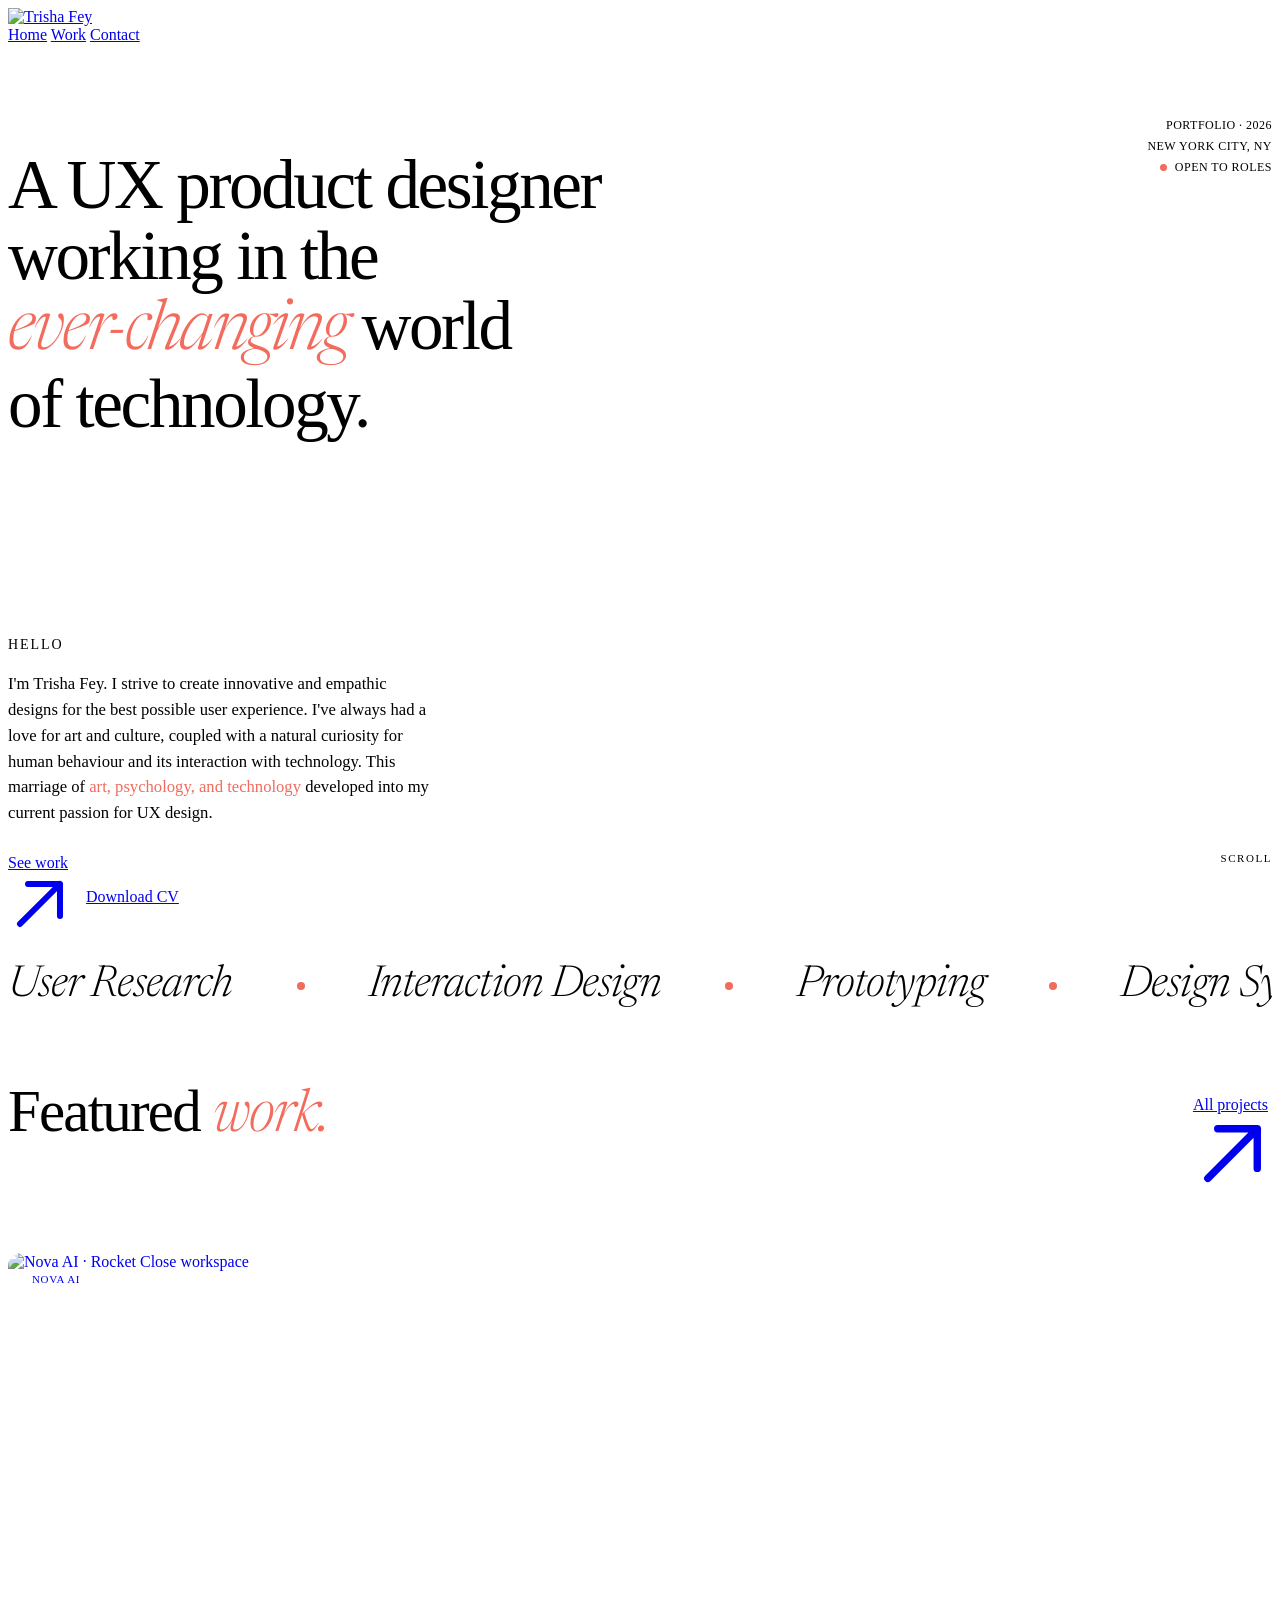
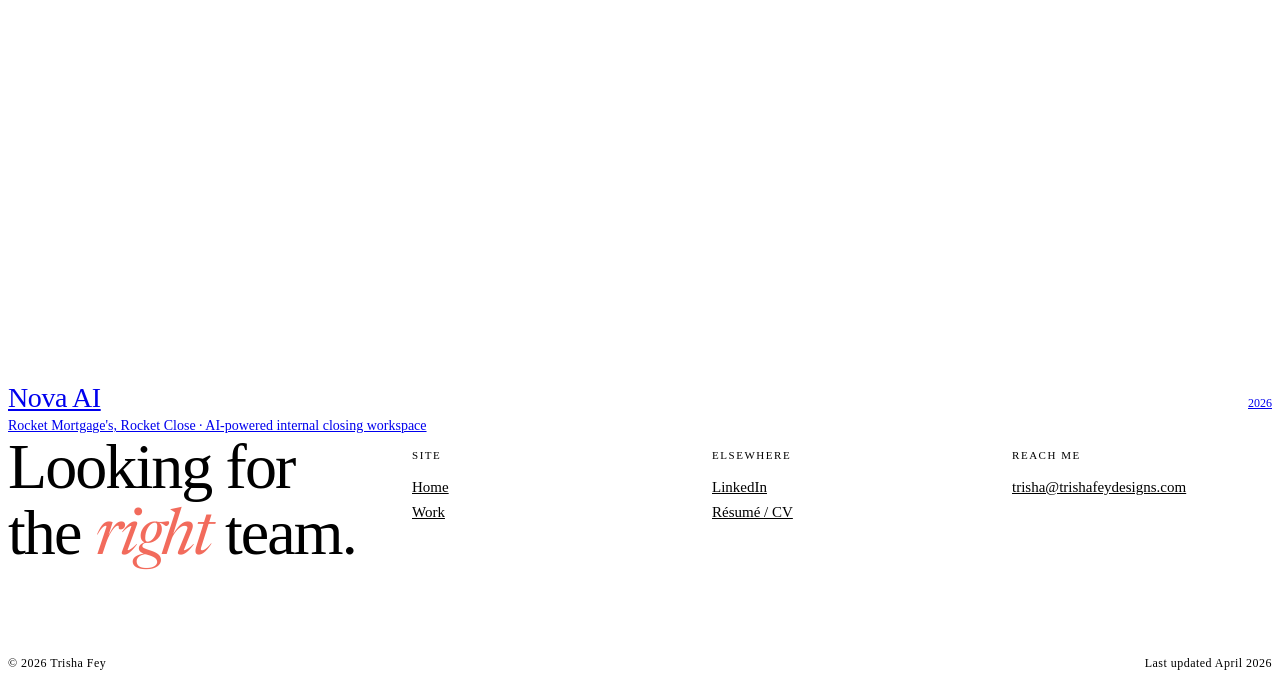
==== index.html @ 2b7efe1e "Add files via upload" ====
<!doctype html>
<html lang="en">
<head>
  
  <!-- Google tag (gtag.js) -->
<script async src="https://www.googletagmanager.com/gtag/js?id=G-437LB5DVLY"></script>
<script>
  window.dataLayer = window.dataLayer || [];
  function gtag(){dataLayer.push(arguments);}
  gtag('js', new Date());

  gtag('config', 'G-437LB5DVLY');
</script>
  
<meta charset="utf-8" />
<meta name="viewport" content="width=device-width, initial-scale=1" />
<title>Trisha Fey — UX & Product Designer</title>
<link rel="preconnect" href="https://fonts.googleapis.com" />
<link rel="preconnect" href="https://fonts.gstatic.com" crossorigin />
<link href="https://fonts.googleapis.com/css2?family=Inter+Tight:wght@300;400;500;600&family=Newsreader:ital,wght@0,300;0,400;1,300;1,400&family=JetBrains+Mono:wght@400;500&display=swap" rel="stylesheet" />
<link rel="stylesheet" href="css/cs-shared.css" />
<style>
  :root { --accent: #F26B5C; }
  .accent-text { color: var(--accent); }

  /* Hero */
  .hero {
    min-height: calc(100vh - 76px);
    display: grid;
    grid-template-rows: 1fr auto;
    padding: clamp(40px, 7vw, 80px) var(--gutter) 40px;
    position: relative;
  }
  .hero__top {
    display: flex;
    justify-content: space-between;
    align-items: flex-start;
    gap: 40px;
    padding-top: clamp(20px, 5vw, 60px);
  }
  .hero__lede {
    max-width: 18ch;
    font-size: clamp(36px, 5.4vw, 76px);
    line-height: 1.02;
    letter-spacing: -0.035em;
    font-weight: 400;
    color: var(--ink);
  }
  .hero__lede em {
    font-style: italic;
    font-family: "Newsreader", "Source Serif Pro", Georgia, serif;
    font-weight: 300;
    color: var(--accent);
  }
  .hero__meta {
    display: flex;
    flex-direction: column;
    gap: 6px;
    text-align: right;
    font-family: var(--font-mono);
    font-size: 12px;
    color: var(--muted);
    letter-spacing: 0.04em;
    text-transform: uppercase;
    padding-top: 14px;
  }
  .hero__meta strong { color: var(--ink); font-weight: 500; }
  .hero__meta .pulse {
    display: inline-flex;
    align-items: center;
    gap: 8px;
    justify-content: flex-end;
    align-self: flex-end;
  }
  .hero__meta .pulse::before {
    content: "";
    width: 7px; height: 7px;
    border-radius: 50%;
    background: var(--accent);
    box-shadow: 0 0 0 0 var(--accent);
    animation: pulse 2s infinite;
  }
  @keyframes pulse {
    0% { box-shadow: 0 0 0 0 color-mix(in oklab, var(--accent) 50%, transparent); }
    70% { box-shadow: 0 0 0 8px transparent; }
    100% { box-shadow: 0 0 0 0 transparent; }
  }

  .hero__bottom {
    display: grid;
    grid-template-columns: 1fr 1fr;
    gap: 80px;
    align-items: end;
    padding-top: 80px;
    border-top: 1px solid var(--line);
    margin-top: 60px;
  }
  .hero__intro h2 {
    font-size: 14px;
    font-family: var(--font-mono);
    letter-spacing: 0.14em;
    text-transform: uppercase;
    color: var(--muted);
    margin-bottom: 18px;
    font-weight: 500;
  }
  .hero__intro p {
    font-size: clamp(16px, 1.3vw, 19px);
    line-height: 1.55;
    color: var(--ink-2);
    margin: 0 0 28px;
    max-width: 52ch;
  }
  .hero__cta { display: flex; gap: 14px; align-items: center; flex-wrap: wrap; }
  .hero__scroll-hint {
    display: flex;
    flex-direction: column;
    align-items: flex-end;
    gap: 16px;
    color: var(--muted);
    font-family: var(--font-mono);
    font-size: 11px;
    letter-spacing: 0.14em;
    text-transform: uppercase;
  }
  .scroll-line {
    width: 1px;
    height: 60px;
    background: linear-gradient(to bottom, var(--line) 0%, var(--ink) 100%);
    transform-origin: top;
    animation: scrollPulse 2.4s ease-in-out infinite;
  }
  @keyframes scrollPulse {
    0%, 100% { opacity: .3; transform: scaleY(.6); }
    50% { opacity: 1; transform: scaleY(1); }
  }

  /* Marquee */
  .marquee {
    border-top: 1px solid var(--line);
    border-bottom: 1px solid var(--line);
    padding: 24px 0;
    overflow: hidden;
  }
  .marquee__track {
    display: flex;
    gap: 64px;
    animation: marquee 40s linear infinite;
    white-space: nowrap;
    width: max-content;
  }
  .marquee__item {
    font-family: "Newsreader", Georgia, serif;
    font-style: italic;
    font-weight: 300;
    font-size: clamp(28px, 3.6vw, 44px);
    letter-spacing: -0.02em;
    color: var(--ink);
    display: flex;
    align-items: center;
    gap: 64px;
  }
  .marquee__item::after {
    content: "";
    width: 8px; height: 8px;
    border-radius: 50%;
    background: var(--accent);
    display: inline-block;
  }
  @keyframes marquee {
    from { transform: translateX(0); }
    to { transform: translateX(-50%); }
  }

  /* Featured work */
  .featured { padding: clamp(80px, 12vw, 140px) var(--gutter); }
  .featured__head {
    display: flex;
    justify-content: space-between;
    align-items: end;
    margin-bottom: 56px;
    gap: 40px;
    flex-wrap: wrap;
  }
  .featured__title {
    font-size: clamp(32px, 4.6vw, 60px);
    letter-spacing: -0.03em;
    line-height: 1.05;
    font-weight: 400;
    max-width: 16ch;
  }
  .featured__title em {
    font-style: italic;
    font-family: "Newsreader", Georgia, serif;
    font-weight: 300;
    color: var(--accent);
  }
  .featured__grid {
    display: grid;
    grid-template-columns: 1fr;
    gap: 40px 32px;
  }
  .featured__grid .work-card__media {
    aspect-ratio: 16 / 9;
  }
  .featured__grid .work-card__title { font-size: 28px; }
  .work-card { display: block; cursor: pointer; transition: transform .3s cubic-bezier(.2,.7,.2,1); }
  .work-card:hover { transform: translateY(-4px); }
  .work-card__media {
    aspect-ratio: 4 / 3;
    border-radius: 14px;
    overflow: hidden;
    margin-bottom: 18px;
    position: relative;
  }
  .work-card__media .ph { position: absolute; inset: 0; }
  .work-card__img {
    position: absolute;
    inset: 0;
    width: 100%;
    height: 100%;
    object-fit: cover;
    object-position: center;
    display: block;
  }
  .work-card__media .accent-bar {
    position: absolute;
    top: 14px; left: 14px;
    padding: 6px 10px;
    border-radius: 999px;
    background: rgba(255,255,255,0.92);
    backdrop-filter: blur(6px);
    font-family: var(--font-mono);
    font-size: 11px;
    text-transform: uppercase;
    letter-spacing: 0.06em;
    color: var(--ink);
    z-index: 2;
  }
  .work-card__row { display: flex; justify-content: space-between; align-items: baseline; gap: 16px; }
  .work-card__title { font-size: 22px; font-weight: 500; letter-spacing: -0.015em; }
  .work-card__year { font-family: var(--font-mono); font-size: 12px; color: var(--muted); }
  .work-card__sub { color: var(--muted); font-size: 14px; margin-top: 4px; }

  .work-card[data-accent="nova"] .work-card__media .ph { background: linear-gradient(135deg, #fde9e7, #f7d3cf); }
  .work-card[data-accent="bgrs"] .work-card__media .ph { background: linear-gradient(135deg, #dff0ee, #c6e3df); }
  .work-card[data-accent="clearsign"] .work-card__media .ph { background: linear-gradient(135deg, #e3ebff, #cfdcff); }
  .work-card[data-accent="promopages"] .work-card__media .ph { background: linear-gradient(135deg, #ece6ff, #d9cfff); }

  /* Audience-targeted strip (replaces about-strip) */
  .focus-strip {
    background: #0e0e0e;
    color: #f4f1ec;
    padding: clamp(80px, 11vw, 130px) var(--gutter);
  }
  .focus-strip__inner { max-width: 920px; margin: 0 auto; }
  .focus-strip__eyebrow {
    color: rgba(244,241,236,0.5);
    font-family: var(--font-mono);
    font-size: 12px;
    letter-spacing: 0.14em;
    text-transform: uppercase;
    margin-bottom: 28px;
    display: flex;
    align-items: center;
    gap: 12px;
  }
  .focus-strip__eyebrow .target {
    color: var(--accent);
    background: color-mix(in oklab, var(--accent) 15%, transparent);
    padding: 4px 10px;
    border-radius: 999px;
    font-size: 11px;
  }
  .focus-strip__title {
    font-size: clamp(28px, 3.6vw, 46px);
    line-height: 1.15;
    letter-spacing: -0.025em;
    font-weight: 300;
  }
  .focus-strip__title em {
    font-family: "Newsreader", Georgia, serif;
    font-style: italic;
    color: var(--accent);
  }
  .focus-strip__why {
    margin-top: 40px;
    display: grid;
    grid-template-columns: repeat(3, 1fr);
    gap: 24px;
  }
  .focus-strip__why-item {
    padding: 22px 24px;
    border-radius: 14px;
    background: rgba(255,255,255,0.04);
    border: 1px solid rgba(255,255,255,0.08);
  }
  .focus-strip__why-num {
    font-family: var(--font-mono);
    font-size: 11px;
    color: var(--accent);
    margin-bottom: 12px;
    letter-spacing: 0.06em;
  }
  .focus-strip__why-item h4 {
    font-size: 17px;
    font-weight: 500;
    letter-spacing: -0.01em;
    margin: 0 0 8px;
  }
  .focus-strip__why-item p {
    font-size: 14px;
    color: rgba(244,241,236,0.65);
    line-height: 1.55;
    margin: 0;
  }

  /* Footer */
  .home-foot {
    border-top: 1px solid var(--line);
    padding: 60px var(--gutter) 40px;
  }
  .home-foot__top {
    display: grid;
    grid-template-columns: 1.4fr 1fr 1fr 1fr;
    gap: 40px;
    margin-bottom: 60px;
  }
  .home-foot__big {
    font-size: clamp(36px, 5vw, 64px);
    letter-spacing: -0.03em;
    line-height: 1.02;
    font-weight: 400;
  }
  .home-foot__big em {
    font-family: "Newsreader", Georgia, serif;
    font-style: italic;
    color: var(--accent);
  }
  .home-foot__col h4 {
    font-family: var(--font-mono);
    font-size: 11px;
    text-transform: uppercase;
    letter-spacing: 0.14em;
    color: var(--muted);
    margin-bottom: 14px;
    font-weight: 500;
  }
  .home-foot__col a {
    display: block;
    color: var(--ink-2);
    padding: 4px 0;
    font-size: 15px;
    transition: color .15s, transform .15s;
  }
  .home-foot__col a:hover { color: var(--ink); transform: translateX(3px); }
  .home-foot__bottom {
    display: flex;
    justify-content: space-between;
    align-items: center;
    color: var(--muted);
    font-family: var(--font-mono);
    font-size: 12px;
    letter-spacing: 0.04em;
    border-top: 1px solid var(--line);
    padding-top: 24px;
  }

  @media (max-width: 880px) {
    .hero__bottom { grid-template-columns: 1fr; gap: 40px; }
    .featured__grid { grid-template-columns: 1fr; }
    .home-foot__top { grid-template-columns: 1fr 1fr; }
    .focus-strip__why { grid-template-columns: 1fr; }
  }
  @media (max-width: 540px) {
    .hero__top { flex-direction: column; }
    .hero__meta { text-align: left; }
    .home-foot__top { grid-template-columns: 1fr; }
  }
</style>
<!-- Hotjar Tracking Code for http://trishafeydesigns.com/ -->
<script>
    (function(h,o,t,j,a,r){
        h.hj=h.hj||function(){(h.hj.q=h.hj.q||[]).push(arguments)};
        h._hjSettings={hjid:2054169,hjsv:6};
        a=o.getElementsByTagName('head')[0];
        r=o.createElement('script');r.async=1;
        r.src=t+h._hjSettings.hjid+j+h._hjSettings.hjsv;
        a.appendChild(r);
    })(window,document,'https://static.hotjar.com/c/hotjar-','.js?sv=');
</script>
</head>
<body>

<nav class="nav" id="nav">
  <a class="nav__logo" href="index.html"><img class="nav__logo-mark" src="assets/tf-logo.svg" alt="Trisha Fey" /></a>
  <div class="nav__links">
    <a href="index.html" class="active">Home</a>
    <a href="work.html">Work</a>
  <a href="mailto:trisha@trishafeydesigns.com">Contact</a>
  </div>
</nav>

<header class="hero">
  <div>
    <div class="hero__top">
      <h1 class="hero__lede fade-up" id="lede">
        A UX product designer<br/>
        working in the<br/>
        <em>ever-changing</em> world<br/>
        of technology.
      </h1>
      <div class="hero__meta fade-up d1">
        <span>Portfolio · 2026</span>
        <span><strong>New York City, NY</strong></span>
        <span class="pulse" id="availability"><strong>Open to roles</strong></span>
      </div>
    </div>

    <div class="hero__bottom">
      <div class="hero__intro fade-up d2">
        <h2 id="introEyebrow">Hello</h2>
        <p id="introBody">
          I'm Trisha Fey. I strive to create innovative and empathic designs for the best possible user experience. I've always had a love for art and culture, coupled with a natural curiosity for human behaviour and its interaction with technology. This marriage of <span class="accent-text">art, psychology, and technology</span> developed into my current passion for UX design.
        </p>
        <div class="hero__cta">
          <a class="btn" href="work.html">
            See work
            <svg class="arrow" viewBox="0 0 16 16" fill="none">
              <path d="M3 13L13 3M13 3H5M13 3V11" stroke="currentColor" stroke-width="1.5" stroke-linecap="round" stroke-linejoin="round"/>
            </svg>
          </a>
          <a class="btn btn--ghost" href="assets/trish-fejdasz-resume-2026.pdf" download="trish-fejdasz-resume-2026.pdf" target="_blank" rel="noopener">Download CV</a>
        </div>
      </div>
      <div class="hero__scroll-hint fade-up d3">
        <span>Scroll</span>
        <div class="scroll-line"></div>
      </div>
    </div>
  </div>
</header>

<div class="marquee" aria-hidden="true">
  <div class="marquee__track" id="marqueeTrack">
    <span class="marquee__item">User Research</span>
    <span class="marquee__item">Interaction Design</span>
    <span class="marquee__item">Prototyping</span>
    <span class="marquee__item">Design Systems</span>
    <span class="marquee__item">Enterprise UX</span>
    <span class="marquee__item">AI Interfaces</span>
    <span class="marquee__item">User Research</span>
    <span class="marquee__item">Interaction Design</span>
    <span class="marquee__item">Prototyping</span>
    <span class="marquee__item">Design Systems</span>
    <span class="marquee__item">Enterprise UX</span>
    <span class="marquee__item">AI Interfaces</span>
  </div>
</div>

<section class="featured">
  <div class="featured__head">
    <h2 class="featured__title reveal">Featured <em>work.</em></h2>
    <a class="btn btn--ghost reveal" href="work.html">
      All projects
      <svg class="arrow" viewBox="0 0 16 16" fill="none">
        <path d="M3 13L13 3M13 3H5M13 3V11" stroke="currentColor" stroke-width="1.5" stroke-linecap="round" stroke-linejoin="round"/>
      </svg>
    </a>
  </div>

  <div class="featured__grid">
    <a class="work-card reveal" href="case-nova.html" data-accent="nova">
      <div class="work-card__media">
        <span class="accent-bar">Nova AI</span>
        <img class="work-card__img" src="assets/nova/hero.png" alt="Nova AI · Rocket Close workspace" loading="lazy" />
      </div>
      <div class="work-card__row">
        <div>
          <div class="work-card__title">Nova AI</div>
          <div class="work-card__sub">Rocket Mortgage's, Rocket Close · AI-powered internal closing workspace</div>
        </div>
        <div class="work-card__year">2026</div>
      </div>
    </a>
  </div>
</section>

<!-- Hidden on the home page; preserved for re-use on a future /anthropic landing page. -->
<section class="focus-strip" id="focusStrip" hidden>
  <div class="focus-strip__inner">
    <div class="focus-strip__eyebrow">
      <span>Why <span id="targetCompanyEyebrow">Anthropic</span></span>
      <span class="target" id="targetTag">Target · 2026</span>
    </div>
    <p class="focus-strip__title" id="focusTitle">
      I'm looking for a role where research-led design meets <em>frontier</em> AI — building interfaces that make powerful systems feel honest, calm, and human.
    </p>
    <div class="focus-strip__why">
      <div class="focus-strip__why-item">
        <div class="focus-strip__why-num">01</div>
        <h4 id="why1Title">AI tone is UX.</h4>
        <p id="why1Body">On Nova AI, voice and behavior under uncertainty became the biggest trust lever — more than any visual decision.</p>
      </div>
      <div class="focus-strip__why-item">
        <div class="focus-strip__why-num">02</div>
        <h4 id="why2Title">Research-led, not opinion-led.</h4>
        <p id="why2Body">Every project here started with field interviews and ended in measured outcomes. I bring receipts.</p>
      </div>
      <div class="focus-strip__why-item">
        <div class="focus-strip__why-num">03</div>
        <h4 id="why3Title">Comfort with complexity.</h4>
        <p id="why3Body">Mortgages, relocations, signing — domains where small UX choices have real legal and emotional weight.</p>
      </div>
    </div>
  </div>
</section>

<footer class="home-foot">
  <div class="home-foot__top">
    <div class="home-foot__big" id="footTitle">
      Looking for the <em>right</em> team.
    </div>
    <div class="home-foot__col">
      <h4>Site</h4>
      <a href="index.html">Home</a>
      <a href="work.html">Work</a>
    </div>
    <div class="home-foot__col">
      <h4>Elsewhere</h4>
      <a href="https://www.linkedin.com/in/trishafey" target="_blank" rel="noopener">LinkedIn</a>
      <a href="assets/trish-fejdasz-resume-2026.pdf" download="trish-fejdasz-resume-2026.pdf" target="_blank" rel="noopener">Résumé / CV</a>
    </div>
    <div class="home-foot__col">
      <h4 id="reachLabel">Reach me</h4>
      <a href="mailto:trisha@trishafeydesigns.com">trisha@trishafeydesigns.com</a>
    </div>
  </div>
  <div class="home-foot__bottom">
    <span>© 2026 Trisha Fey</span>
    <span>Last updated April 2026</span>
  </div>
</footer>
<script>
  // Reveal-on-scroll
  const io = new IntersectionObserver((entries) => {
    entries.forEach(e => {
      if (e.isIntersecting) { e.target.classList.add('in'); io.unobserve(e.target); }
    });
  }, { threshold: 0.12 });
  document.querySelectorAll('.reveal').forEach(el => io.observe(el));

  // Nav border on scroll
  const nav = document.getElementById('nav');
  const onScroll = () => nav.classList.toggle('scrolled', window.scrollY > 8);
  window.addEventListener('scroll', onScroll, { passive: true });
  onScroll();
</script>
</body>
</html>
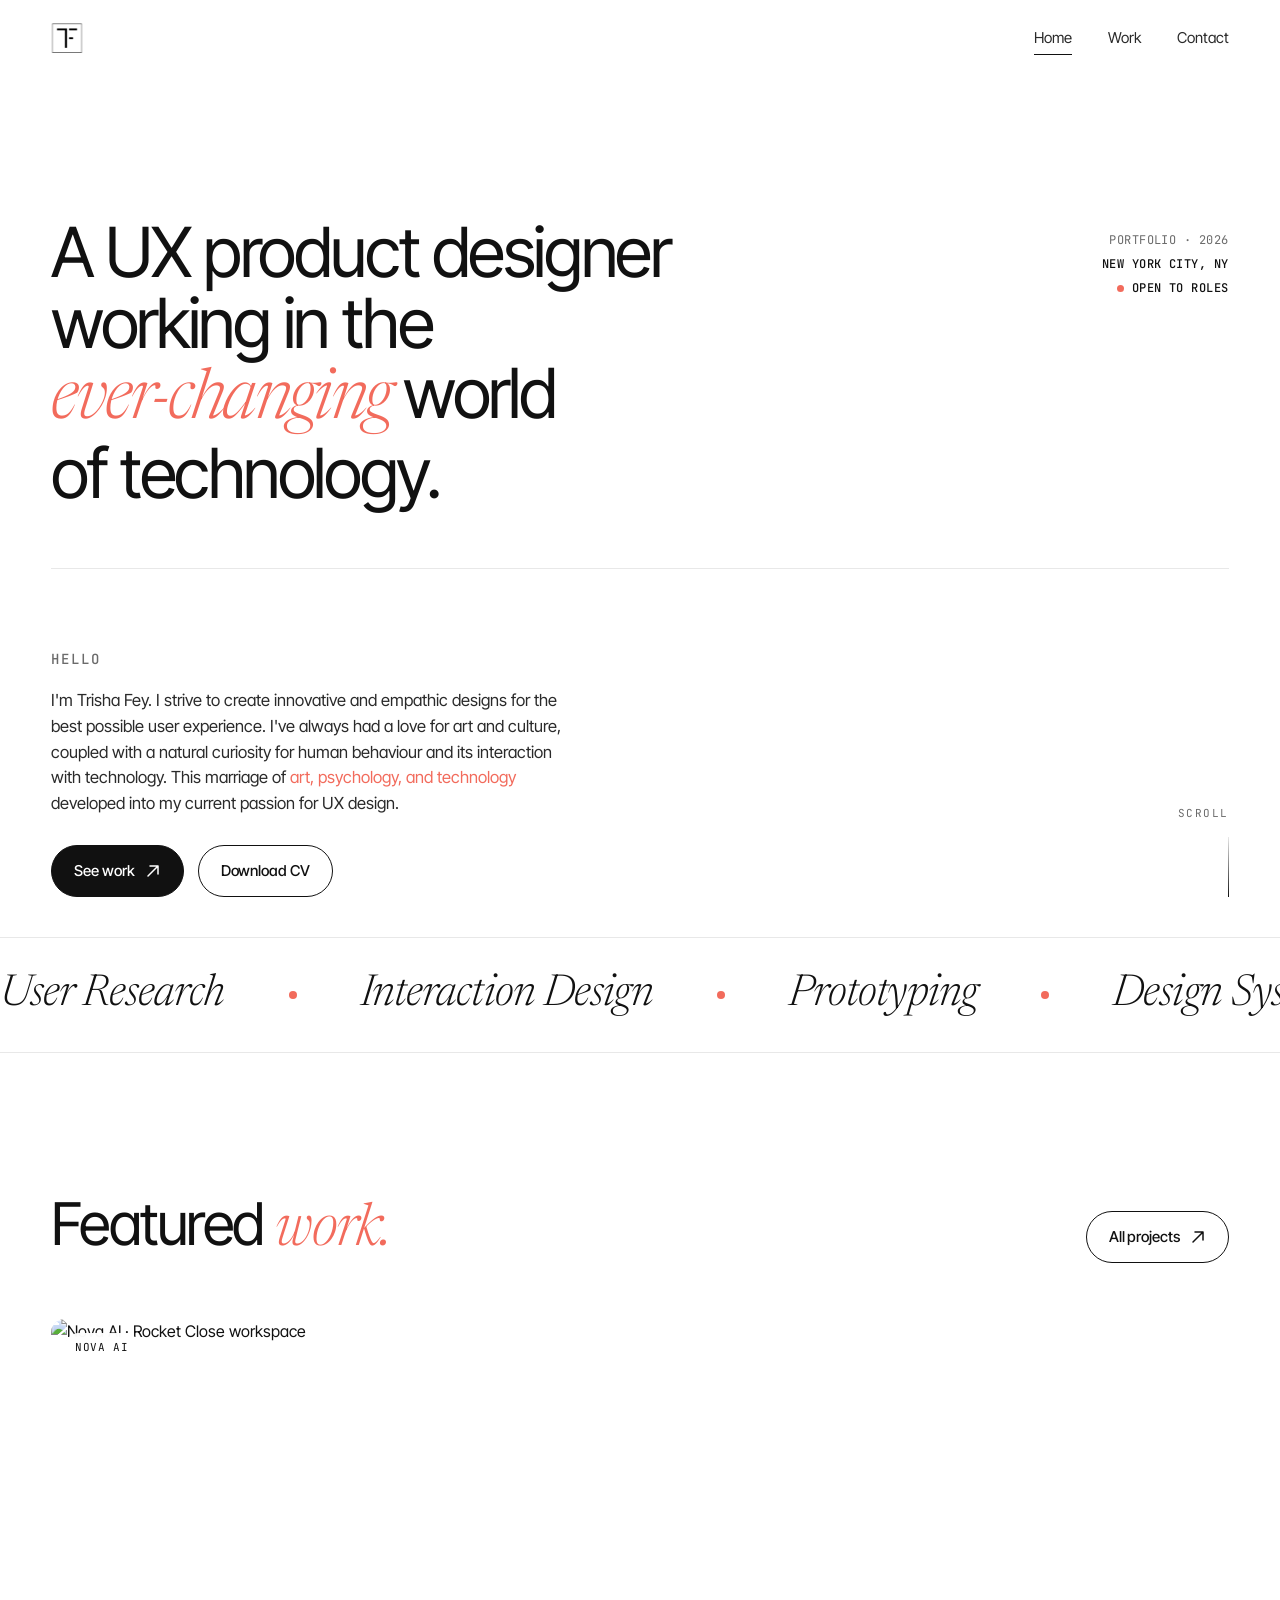
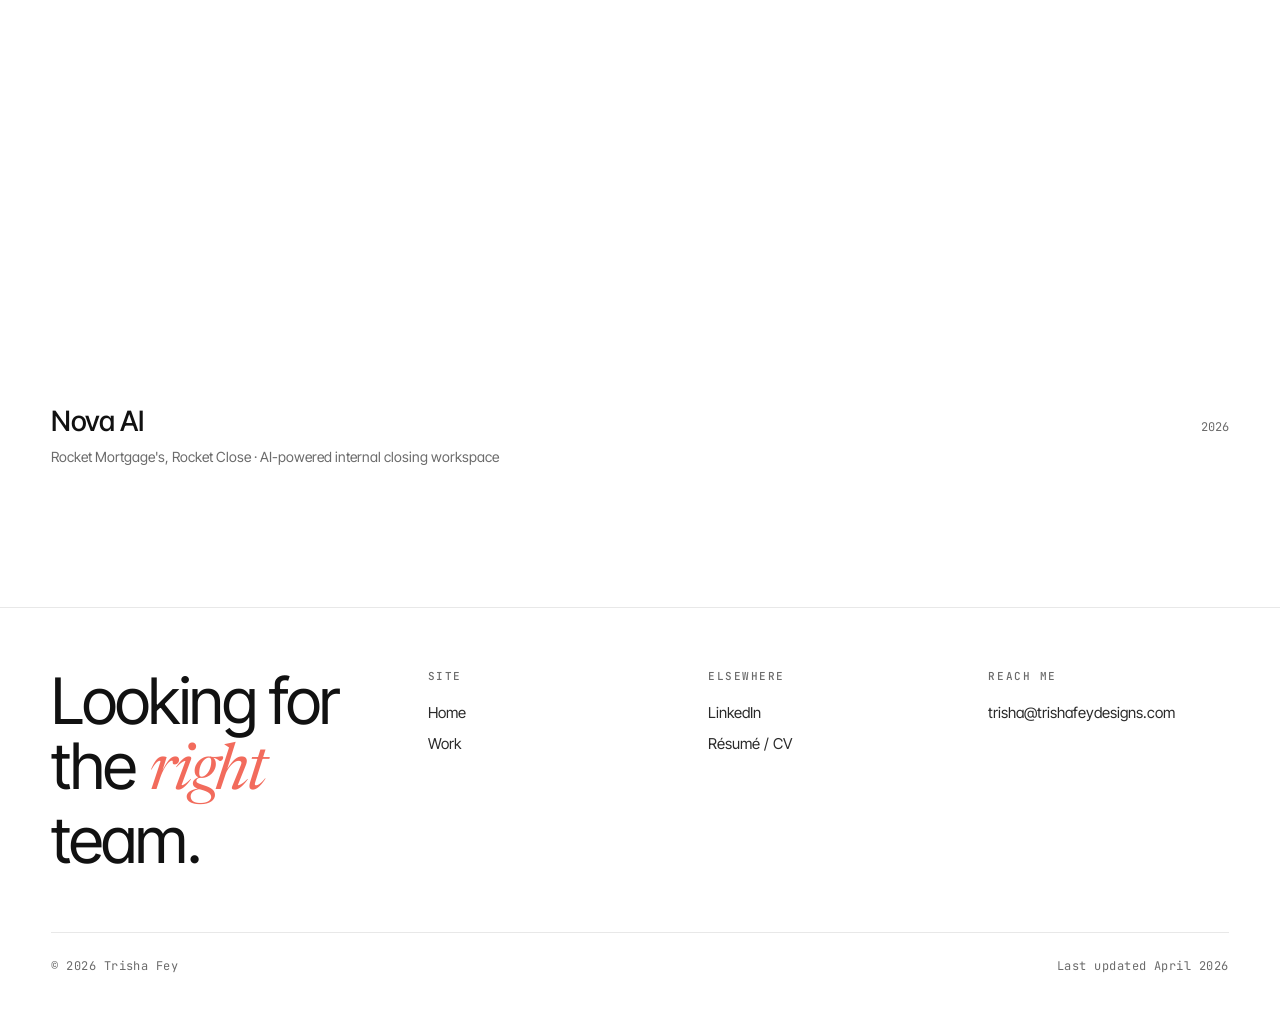
==== commit 9f622137: "Update index.html" ====
--- a/index.html
+++ b/index.html
@@ -473,7 +473,7 @@
     <a class="work-card reveal" href="case-nova.html" data-accent="nova">
       <div class="work-card__media">
         <span class="accent-bar">Nova AI</span>
-        <img class="work-card__img" src="assets/nova/hero.png" alt="Nova AI · Rocket Close workspace" loading="lazy" />
+        <img class="work-card__img" src="https://assets.trishafeydesigns.com/nova/hero.png" alt="Nova AI · Rocket Close workspace" loading="lazy" />
       </div>
       <div class="work-card__row">
         <div>
--- a/css/cs-shared.css
+++ b/css/cs-shared.css
@@ -0,0 +1,229 @@
+/* ====== Shared portfolio styles ====== */
+:root {
+  --ink: #111111;
+  --ink-2: #2a2a2a;
+  --muted: #6b6b6b;
+  --muted-2: #9a9a9a;
+  --line: #e8e8e8;
+  --line-2: #f0f0f0;
+  --paper: #ffffff;
+  --paper-2: #fafafa;
+  --accent: #F26B5C;
+  --accent-ink: #ffffff;
+
+  --font-sans: "Inter Tight", "Söhne", -apple-system, BlinkMacSystemFont, "Helvetica Neue", Arial, sans-serif;
+  --font-mono: "JetBrains Mono", ui-monospace, "SF Mono", Menlo, monospace;
+
+  --maxw: 1280px;
+  --gutter: clamp(20px, 4vw, 56px);
+}
+
+* { box-sizing: border-box; }
+html, body { margin: 0; padding: 0; }
+body {
+  font-family: var(--font-sans);
+  color: var(--ink);
+  background: var(--paper);
+  -webkit-font-smoothing: antialiased;
+  text-rendering: optimizeLegibility;
+  font-feature-settings: "ss01", "cv11";
+  font-size: 16px;
+  line-height: 1.5;
+}
+img { max-width: 100%; display: block; }
+a { color: inherit; text-decoration: none; }
+button { font: inherit; cursor: pointer; }
+
+/* ====== Nav ====== */
+.nav {
+  position: sticky;
+  top: 0;
+  z-index: 50;
+  display: flex;
+  align-items: center;
+  justify-content: space-between;
+  padding: 22px var(--gutter);
+  background: rgba(255,255,255,0.85);
+  backdrop-filter: saturate(140%) blur(10px);
+  -webkit-backdrop-filter: saturate(140%) blur(10px);
+  border-bottom: 1px solid transparent;
+  transition: border-color .2s;
+}
+.nav.scrolled { border-bottom-color: var(--line); }
+.nav__logo {
+  font-weight: 600;
+  font-size: 17px;
+  letter-spacing: -0.01em;
+  display: flex;
+  align-items: center;
+  gap: 10px;
+}
+.nav__logo-mark {
+  width: 32px;
+  height: 32px;
+  display: block;
+  transition: opacity .15s;
+}
+.nav__logo:hover .nav__logo-mark { opacity: 0.7; }
+.nav__links {
+  display: flex;
+  gap: 36px;
+  align-items: center;
+  font-size: 15px;
+  color: var(--ink-2);
+}
+.nav__links a {
+  position: relative;
+  transition: color .15s;
+}
+.nav__links a:hover { color: var(--ink); }
+.nav__links a.active::after {
+  content: "";
+  position: absolute;
+  left: 0; right: 0; bottom: -6px;
+  height: 1.5px;
+  background: var(--ink);
+}
+
+/* ====== Type ====== */
+.eyebrow {
+  font-size: 12px;
+  font-weight: 500;
+  letter-spacing: 0.14em;
+  text-transform: uppercase;
+  color: var(--muted);
+  font-family: var(--font-mono);
+}
+h1, h2, h3, h4 { font-family: var(--font-sans); margin: 0; letter-spacing: -0.02em; font-weight: 500; }
+.display {
+  font-size: clamp(40px, 6.4vw, 88px);
+  line-height: 1.02;
+  letter-spacing: -0.035em;
+  font-weight: 400;
+}
+.h1 { font-size: clamp(32px, 4.4vw, 56px); line-height: 1.05; letter-spacing: -0.03em; font-weight: 400; }
+.h2 { font-size: clamp(26px, 3vw, 38px); line-height: 1.1; letter-spacing: -0.025em; font-weight: 500; }
+.h3 { font-size: clamp(20px, 1.6vw, 24px); line-height: 1.25; letter-spacing: -0.015em; font-weight: 500; }
+.body-lg { font-size: 19px; line-height: 1.55; color: var(--ink-2); }
+.body { font-size: 16px; line-height: 1.6; color: var(--ink-2); }
+.small { font-size: 13px; color: var(--muted); }
+.mono { font-family: var(--font-mono); font-size: 12.5px; letter-spacing: 0.02em; }
+
+/* ====== Buttons ====== */
+.btn {
+  display: inline-flex;
+  align-items: center;
+  gap: 10px;
+  padding: 14px 22px;
+  border-radius: 999px;
+  border: 1px solid var(--ink);
+  background: var(--ink);
+  color: #fff;
+  font-size: 15px;
+  font-weight: 500;
+  letter-spacing: -0.005em;
+  transition: transform .15s ease, background .15s, color .15s;
+}
+.btn:hover { transform: translateY(-1px); background: var(--accent); border-color: var(--accent); color: var(--accent-ink); }
+.btn .arrow {
+  width: 16px; height: 16px;
+  display: inline-block;
+  transition: transform .2s;
+}
+.btn:hover .arrow { transform: translate(2px, -2px); }
+.btn--ghost {
+  background: transparent;
+  color: var(--ink);
+}
+.btn--ghost:hover { background: var(--ink); color: #fff; }
+
+/* ====== Layout ====== */
+.container {
+  max-width: var(--maxw);
+  margin: 0 auto;
+  padding: 0 var(--gutter);
+}
+.section { padding: clamp(56px, 9vw, 120px) 0; }
+
+/* ====== Footer ====== */
+.foot {
+  border-top: 1px solid var(--line);
+  padding: 48px var(--gutter) 36px;
+  display: flex;
+  justify-content: space-between;
+  align-items: end;
+  gap: 24px;
+  flex-wrap: wrap;
+  color: var(--muted);
+  font-size: 14px;
+}
+.foot__title {
+  font-size: clamp(28px, 4vw, 44px);
+  letter-spacing: -0.025em;
+  color: var(--ink);
+  font-weight: 400;
+  max-width: 22ch;
+  line-height: 1.1;
+}
+.foot__meta { display: flex; gap: 32px; align-items: end; }
+.foot__col { display: flex; flex-direction: column; gap: 4px; }
+.foot__col a { color: var(--ink-2); }
+.foot__col a:hover { color: var(--ink); }
+
+/* ====== Placeholder image styling ====== */
+.ph {
+  background: var(--line-2);
+  position: relative;
+  overflow: hidden;
+  display: flex;
+  align-items: center;
+  justify-content: center;
+  color: var(--muted-2);
+  font-family: var(--font-mono);
+  font-size: 12px;
+  letter-spacing: 0.04em;
+  text-transform: uppercase;
+}
+.ph::before {
+  content: "";
+  position: absolute;
+  inset: 0;
+  background-image:
+    linear-gradient(135deg, transparent 49.5%, rgba(0,0,0,0.04) 49.5%, rgba(0,0,0,0.04) 50.5%, transparent 50.5%);
+  background-size: 14px 14px;
+  opacity: 0.6;
+}
+.ph__label { position: relative; z-index: 1; }
+
+/* ====== Utility ====== */
+.row { display: flex; }
+.col { display: flex; flex-direction: column; }
+.gap-8 { gap: 8px; } .gap-12 { gap: 12px; } .gap-16 { gap: 16px; }
+.gap-24 { gap: 24px; } .gap-32 { gap: 32px; } .gap-48 { gap: 48px; }
+
+.divider {
+  height: 1px;
+  background: var(--line);
+  width: 100%;
+}
+
+/* ====== Animations ====== */
+@keyframes fadeUp {
+  from { opacity: 0; transform: translateY(12px); }
+  to { opacity: 1; transform: translateY(0); }
+}
+.fade-up { animation: fadeUp .8s cubic-bezier(.2,.7,.2,1) both; }
+.fade-up.d1 { animation-delay: .08s; }
+.fade-up.d2 { animation-delay: .16s; }
+.fade-up.d3 { animation-delay: .24s; }
+.fade-up.d4 { animation-delay: .32s; }
+
+/* Subtle in-view reveal */
+.reveal { opacity: 0; transform: translateY(16px); transition: opacity .8s ease, transform .8s cubic-bezier(.2,.7,.2,1); }
+.reveal.in { opacity: 1; transform: none; }
+
+/* Responsive */
+@media (max-width: 720px) {
+  .nav__links { gap: 22px; }
+  .foot { flex-direction: column; align-items: flex-start; }
+}
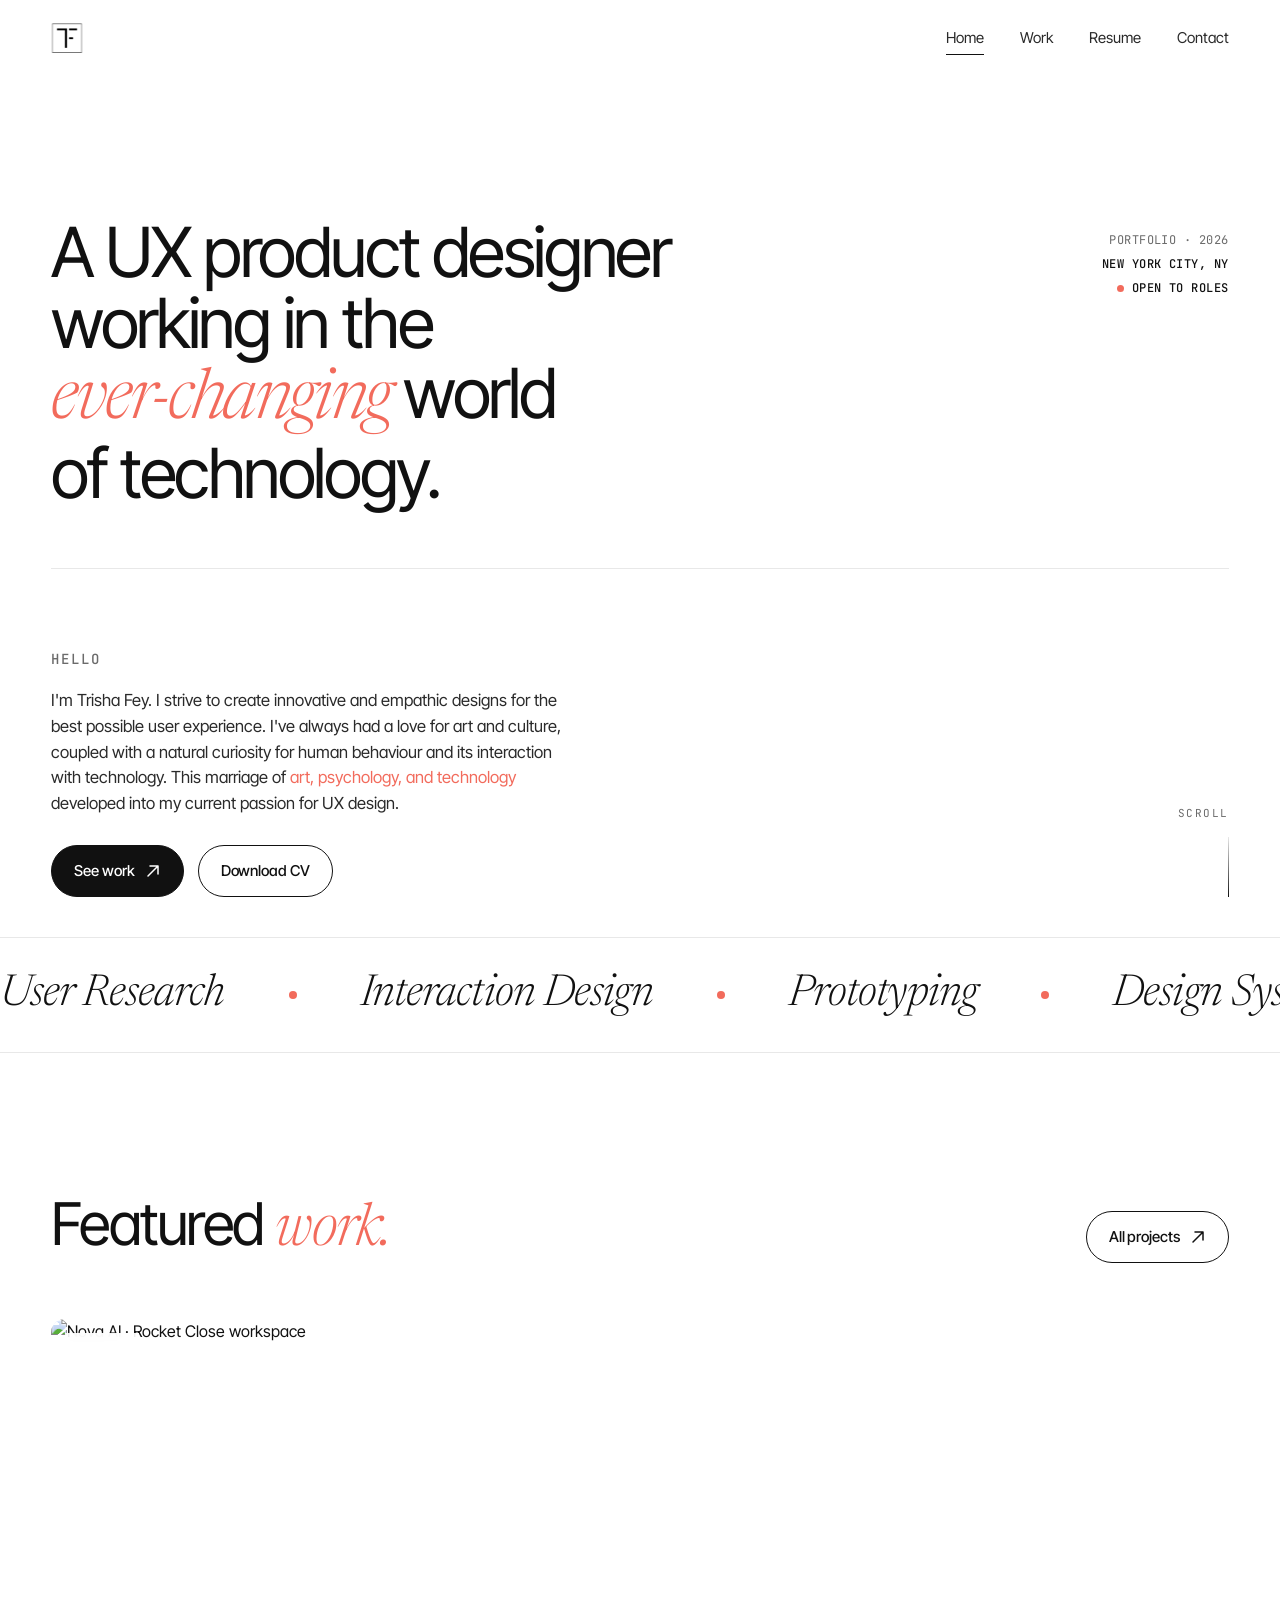
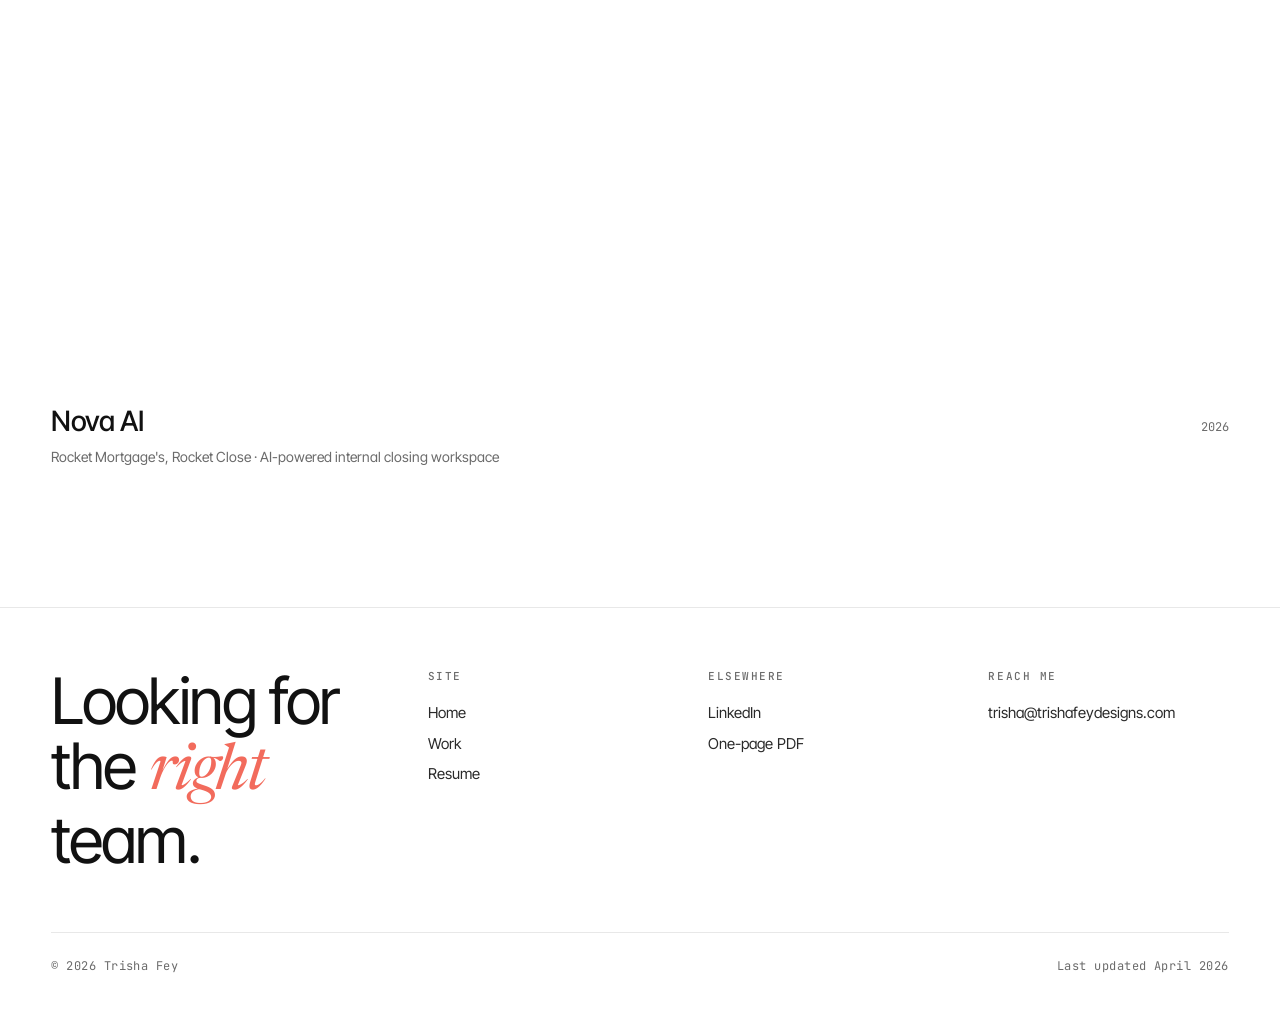
==== commit 706365f8: "Add Resume page (full + one-pager PDF) Adds resume.html (full responsive resume) and resume-print.ht" ====
--- a/index.html
+++ b/index.html
@@ -397,6 +397,7 @@
   <div class="nav__links">
     <a href="index.html" class="active">Home</a>
     <a href="work.html">Work</a>
+    <a href="resume.html">Resume</a>
   <a href="mailto:trisha@trishafeydesigns.com">Contact</a>
   </div>
 </nav>
@@ -473,7 +474,7 @@
     <a class="work-card reveal" href="case-nova.html" data-accent="nova">
       <div class="work-card__media">
         <span class="accent-bar">Nova AI</span>
-        <img class="work-card__img" src="https://assets.trishafeydesigns.com/nova/hero.png" alt="Nova AI · Rocket Close workspace" loading="lazy" />
+        <img class="work-card__img" src="assets/nova/hero.png" alt="Nova AI · Rocket Close workspace" loading="lazy" />
       </div>
       <div class="work-card__row">
         <div>
@@ -525,11 +526,12 @@
       <h4>Site</h4>
       <a href="index.html">Home</a>
       <a href="work.html">Work</a>
+      <a href="resume.html">Resume</a>
     </div>
     <div class="home-foot__col">
       <h4>Elsewhere</h4>
       <a href="https://www.linkedin.com/in/trishafey" target="_blank" rel="noopener">LinkedIn</a>
-      <a href="assets/trish-fejdasz-resume-2026.pdf" download="trish-fejdasz-resume-2026.pdf" target="_blank" rel="noopener">Résumé / CV</a>
+      <a href="resume-print.html" target="_blank" rel="noopener">One-page PDF</a>
     </div>
     <div class="home-foot__col">
       <h4 id="reachLabel">Reach me</h4>
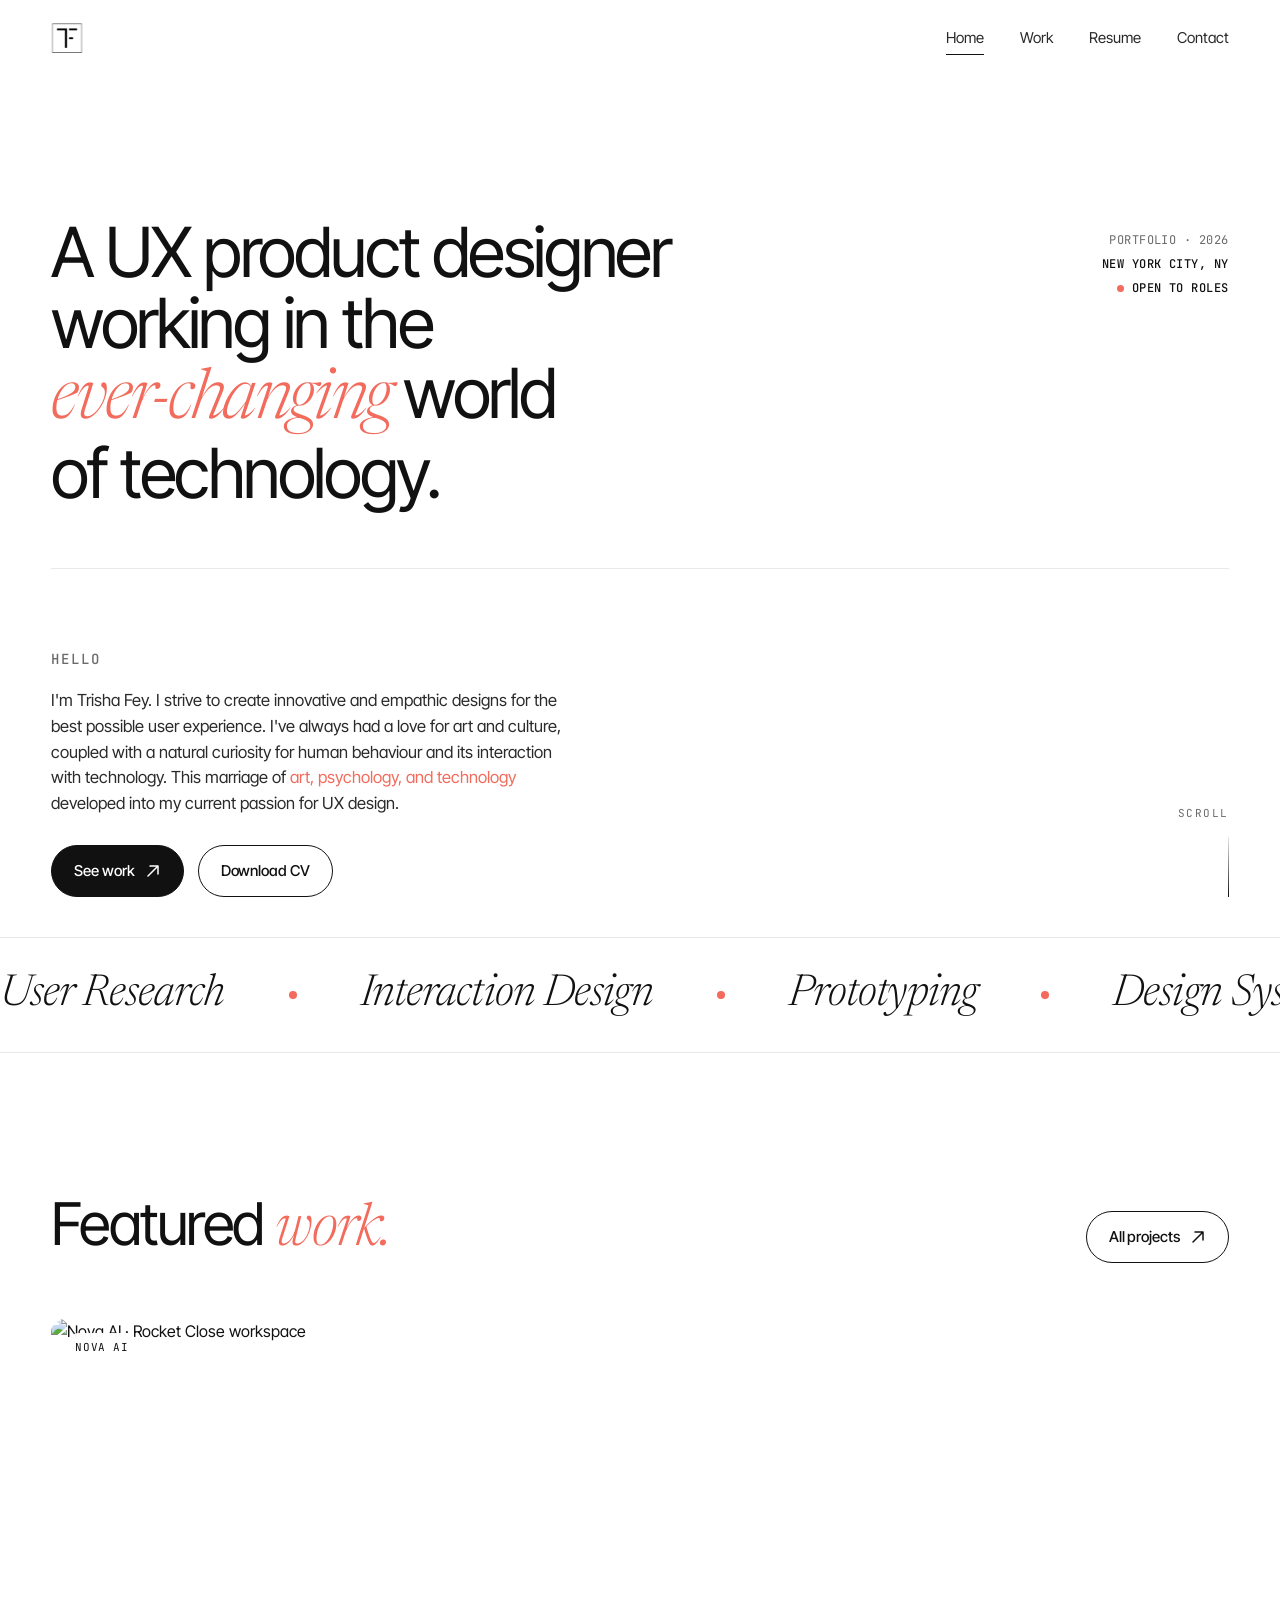
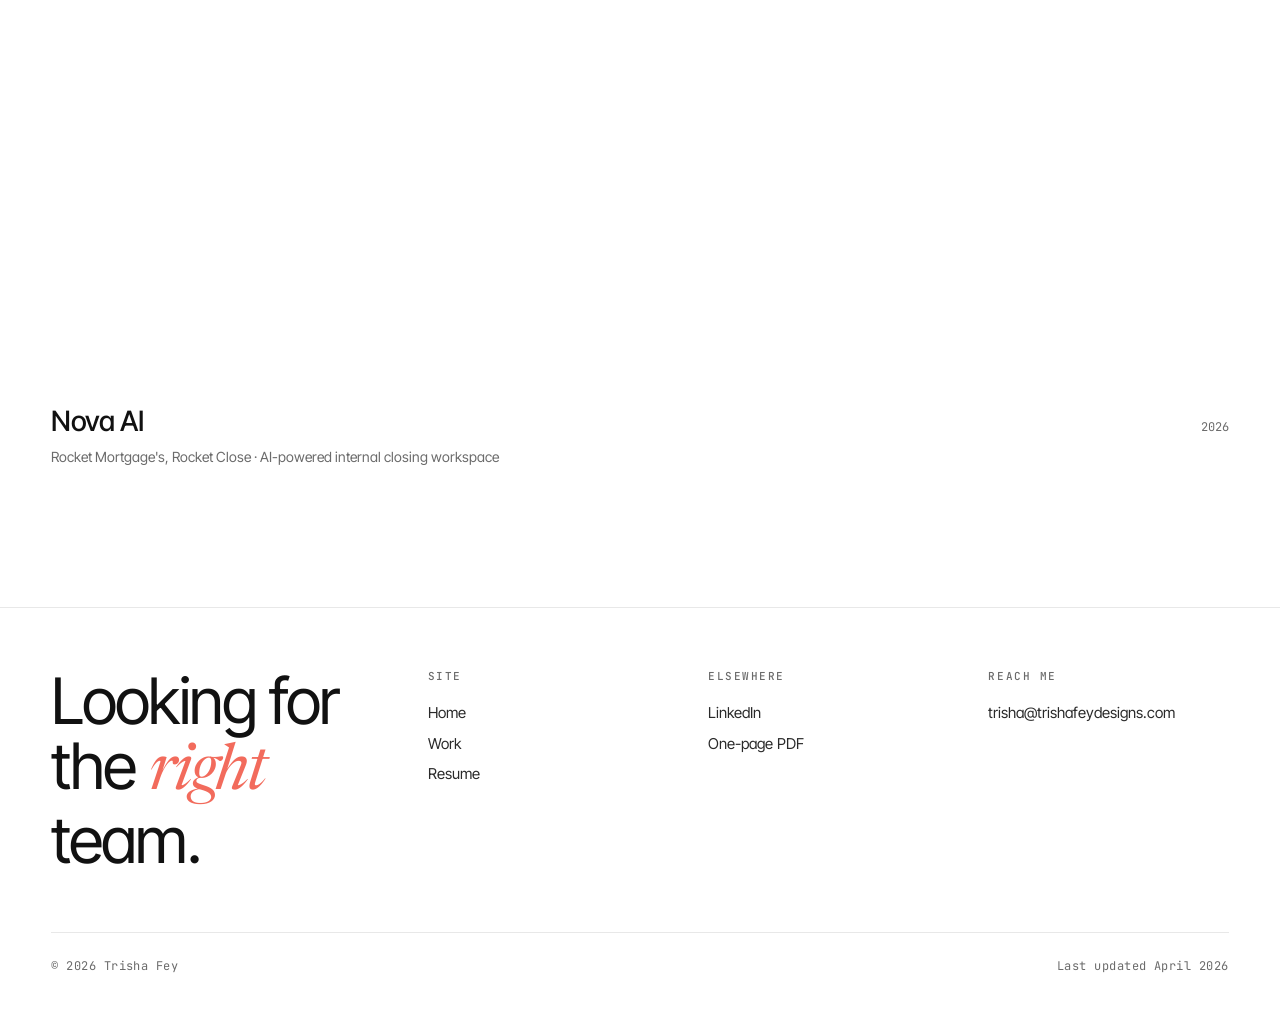
==== commit 5e7e8431: "Merge pull request #1 from trishafey/claude/find-logo-file-dFPmb Add Resume page (full + one-pager P" ====
--- a/index.html
+++ b/index.html
@@ -474,7 +474,7 @@
     <a class="work-card reveal" href="case-nova.html" data-accent="nova">
       <div class="work-card__media">
         <span class="accent-bar">Nova AI</span>
-        <img class="work-card__img" src="assets/nova/hero.png" alt="Nova AI · Rocket Close workspace" loading="lazy" />
+        <img class="work-card__img" src="https://assets.trishafeydesigns.com/nova/hero.png" alt="Nova AI · Rocket Close workspace" loading="lazy" />
       </div>
       <div class="work-card__row">
         <div>
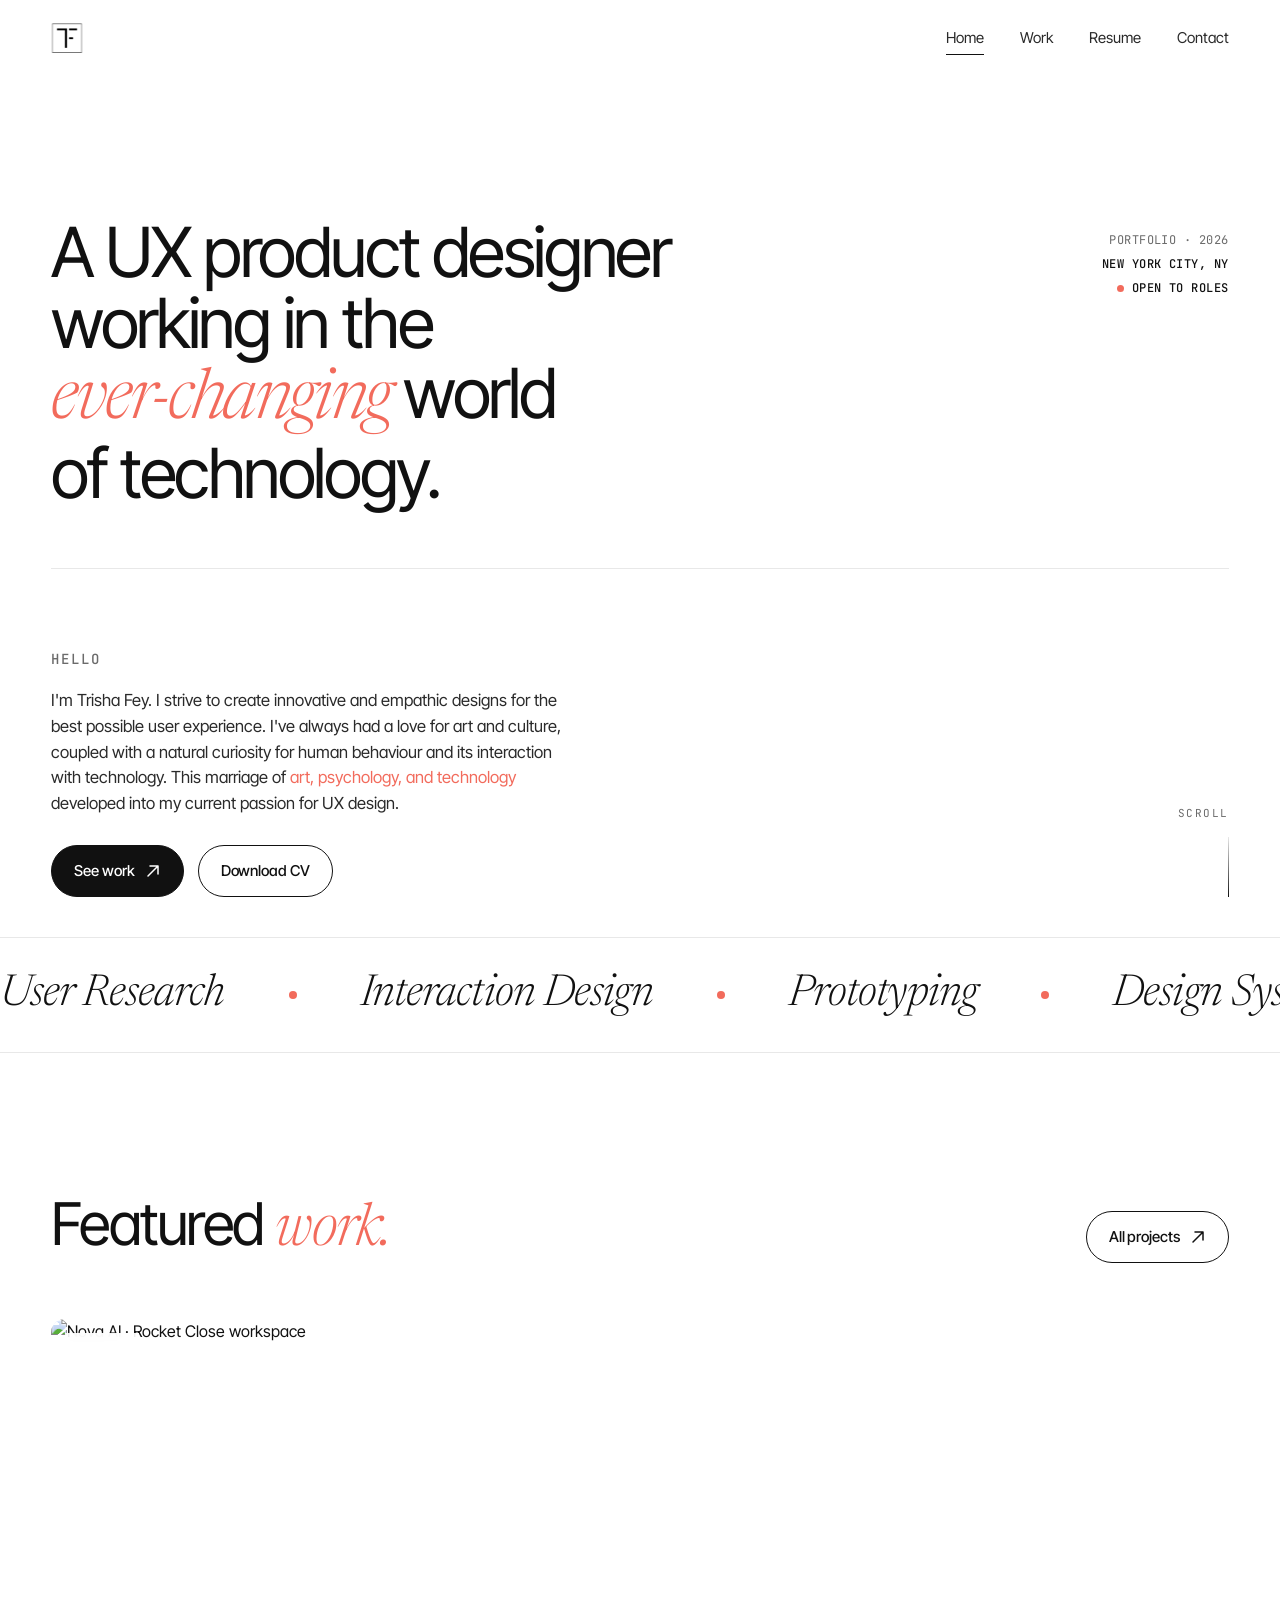
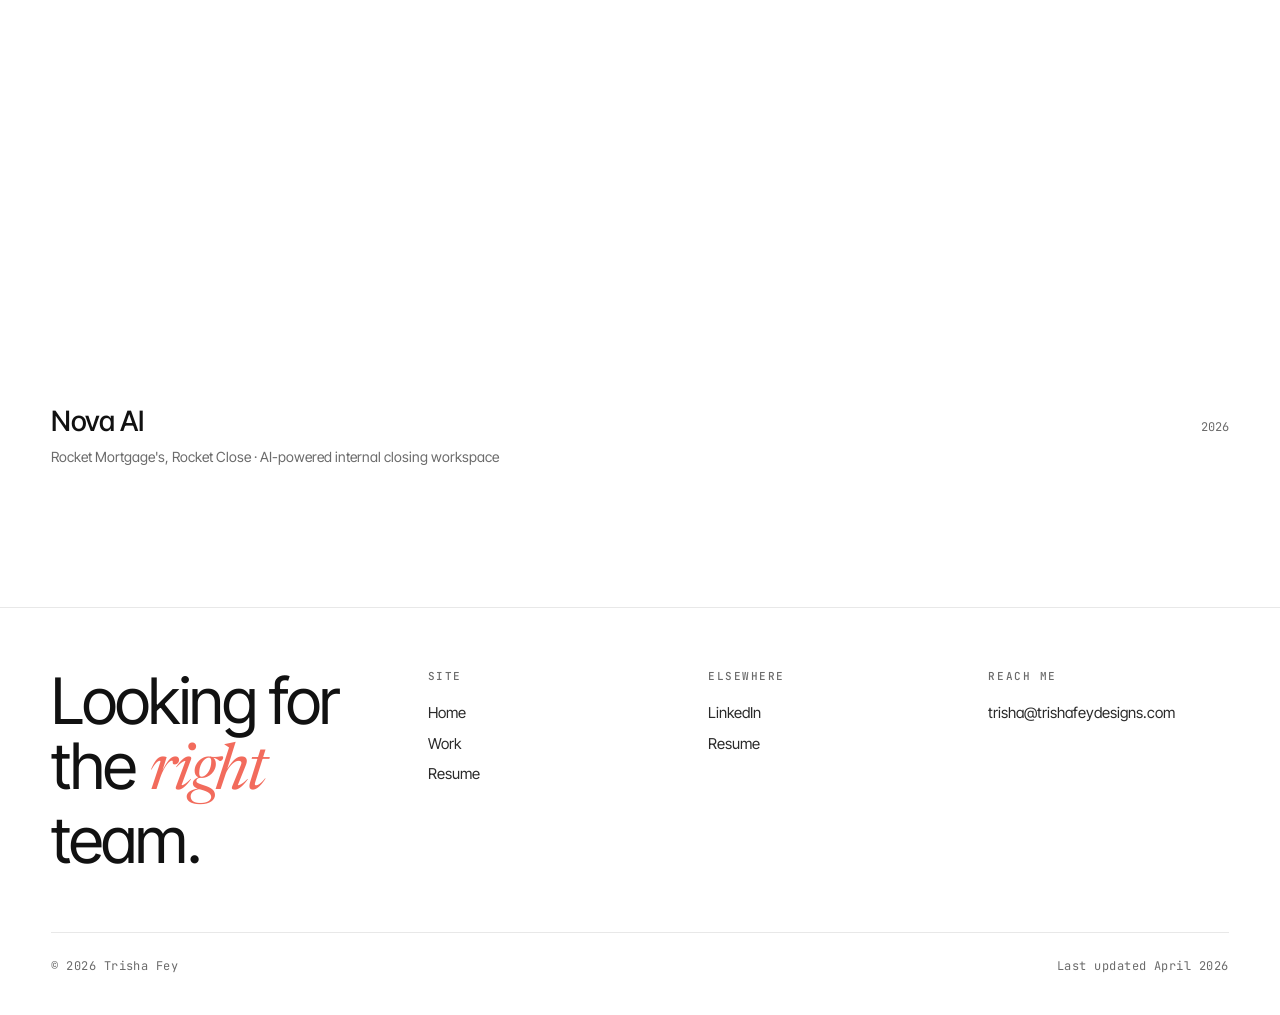
==== commit 590a2efd: "Point all resume download links to single canonical PDF Replaces the footer "One-page PDF" link with" ====
--- a/index.html
+++ b/index.html
@@ -474,7 +474,7 @@
     <a class="work-card reveal" href="case-nova.html" data-accent="nova">
       <div class="work-card__media">
         <span class="accent-bar">Nova AI</span>
-        <img class="work-card__img" src="https://assets.trishafeydesigns.com/nova/hero.png" alt="Nova AI · Rocket Close workspace" loading="lazy" />
+        <img class="work-card__img" src="assets/nova/hero.png" alt="Nova AI · Rocket Close workspace" loading="lazy" />
       </div>
       <div class="work-card__row">
         <div>
@@ -531,7 +531,7 @@
     <div class="home-foot__col">
       <h4>Elsewhere</h4>
       <a href="https://www.linkedin.com/in/trishafey" target="_blank" rel="noopener">LinkedIn</a>
-      <a href="resume-print.html" target="_blank" rel="noopener">One-page PDF</a>
+      <a href="assets/trish-fejdasz-resume-2026.pdf" download="trish-fejdasz-resume-2026.pdf" target="_blank" rel="noopener">Resume</a>
     </div>
     <div class="home-foot__col">
       <h4 id="reachLabel">Reach me</h4>
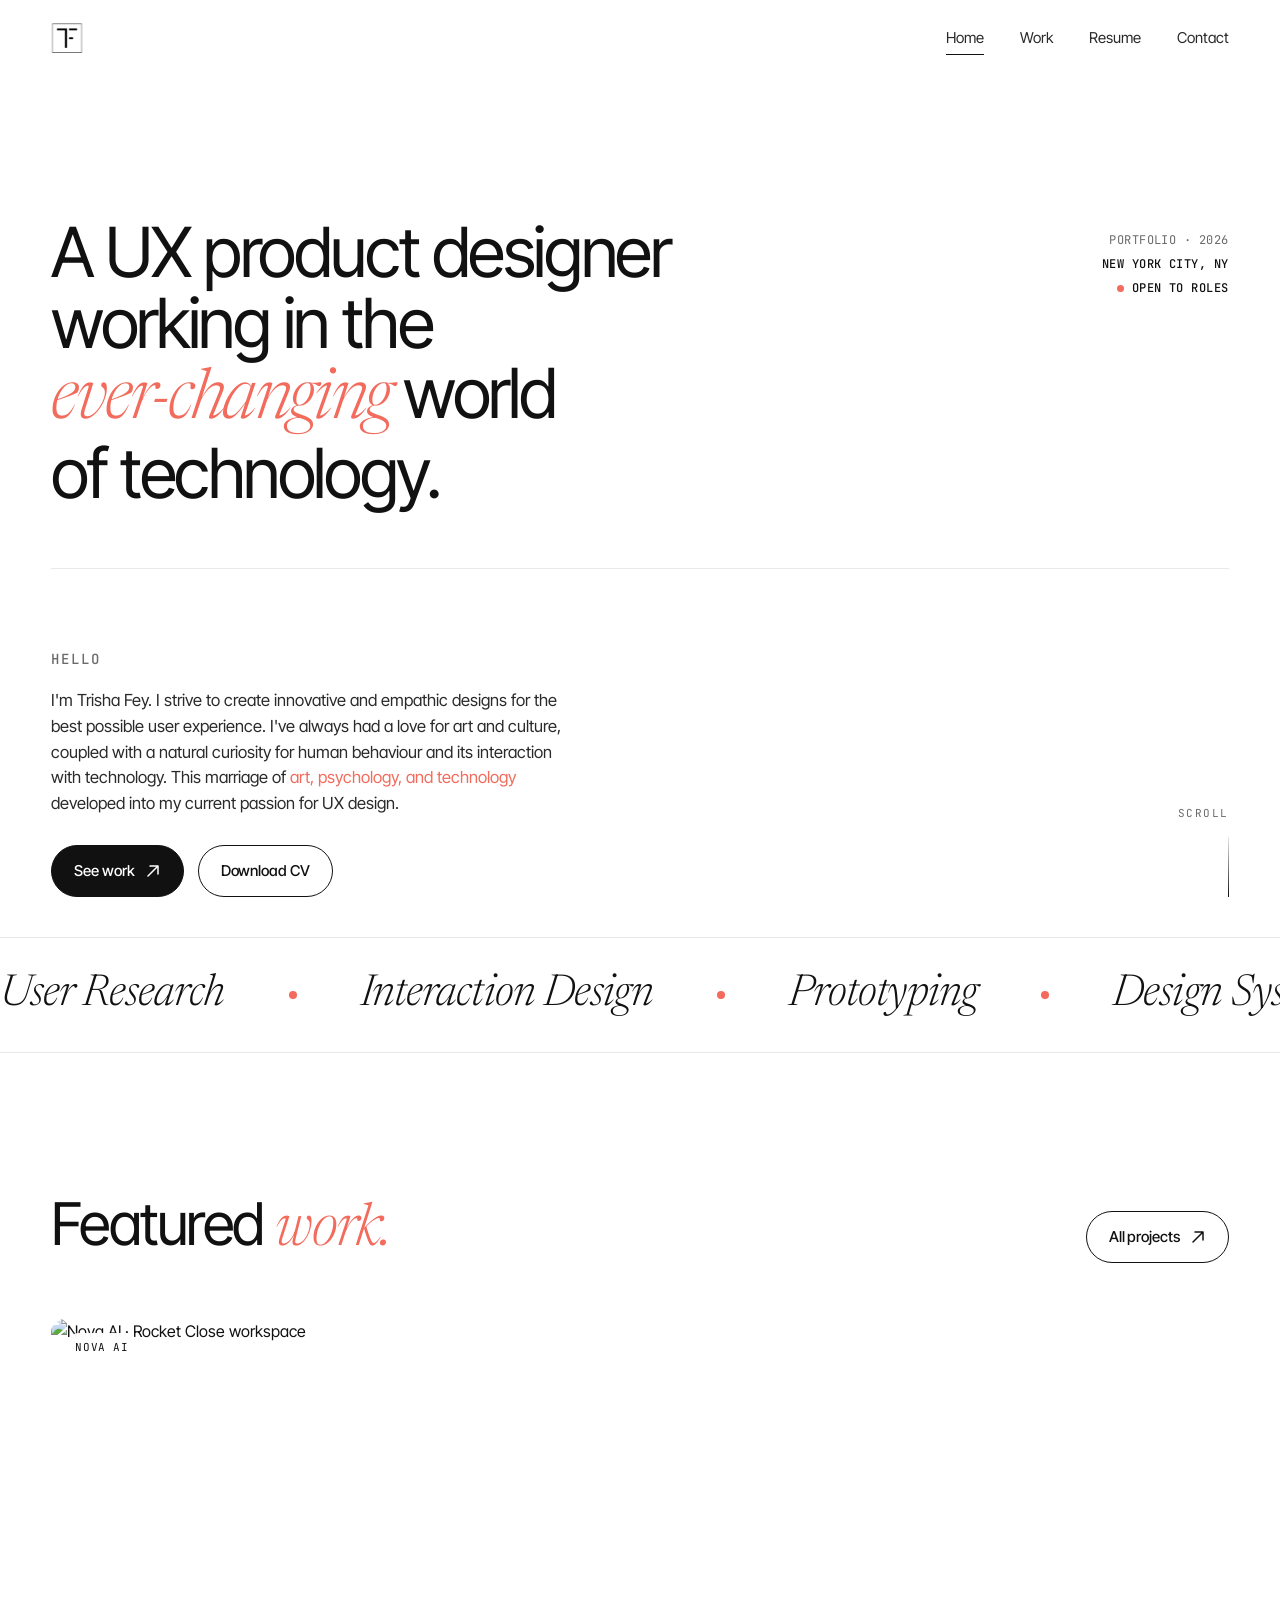
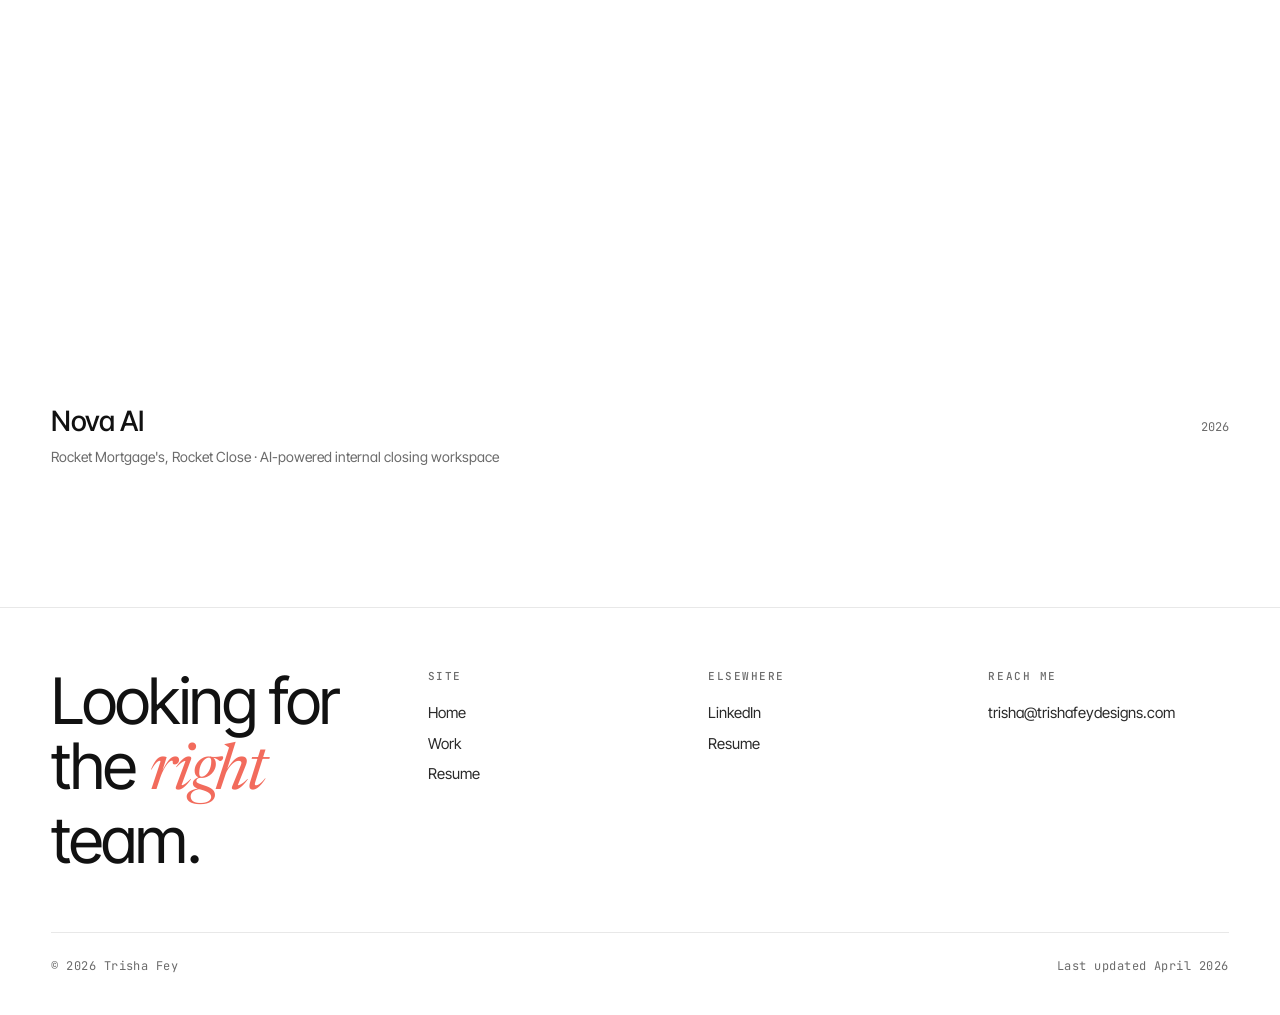
==== commit 93318e85: "Merge origin/main: latest PDF + Phone removal Reconciles divergent main and feature branch: - Keeps " ====
--- a/index.html
+++ b/index.html
@@ -474,7 +474,7 @@
     <a class="work-card reveal" href="case-nova.html" data-accent="nova">
       <div class="work-card__media">
         <span class="accent-bar">Nova AI</span>
-        <img class="work-card__img" src="assets/nova/hero.png" alt="Nova AI · Rocket Close workspace" loading="lazy" />
+        <img class="work-card__img" src="https://assets.trishafeydesigns.com/nova/hero.png" alt="Nova AI · Rocket Close workspace" loading="lazy" />
       </div>
       <div class="work-card__row">
         <div>
